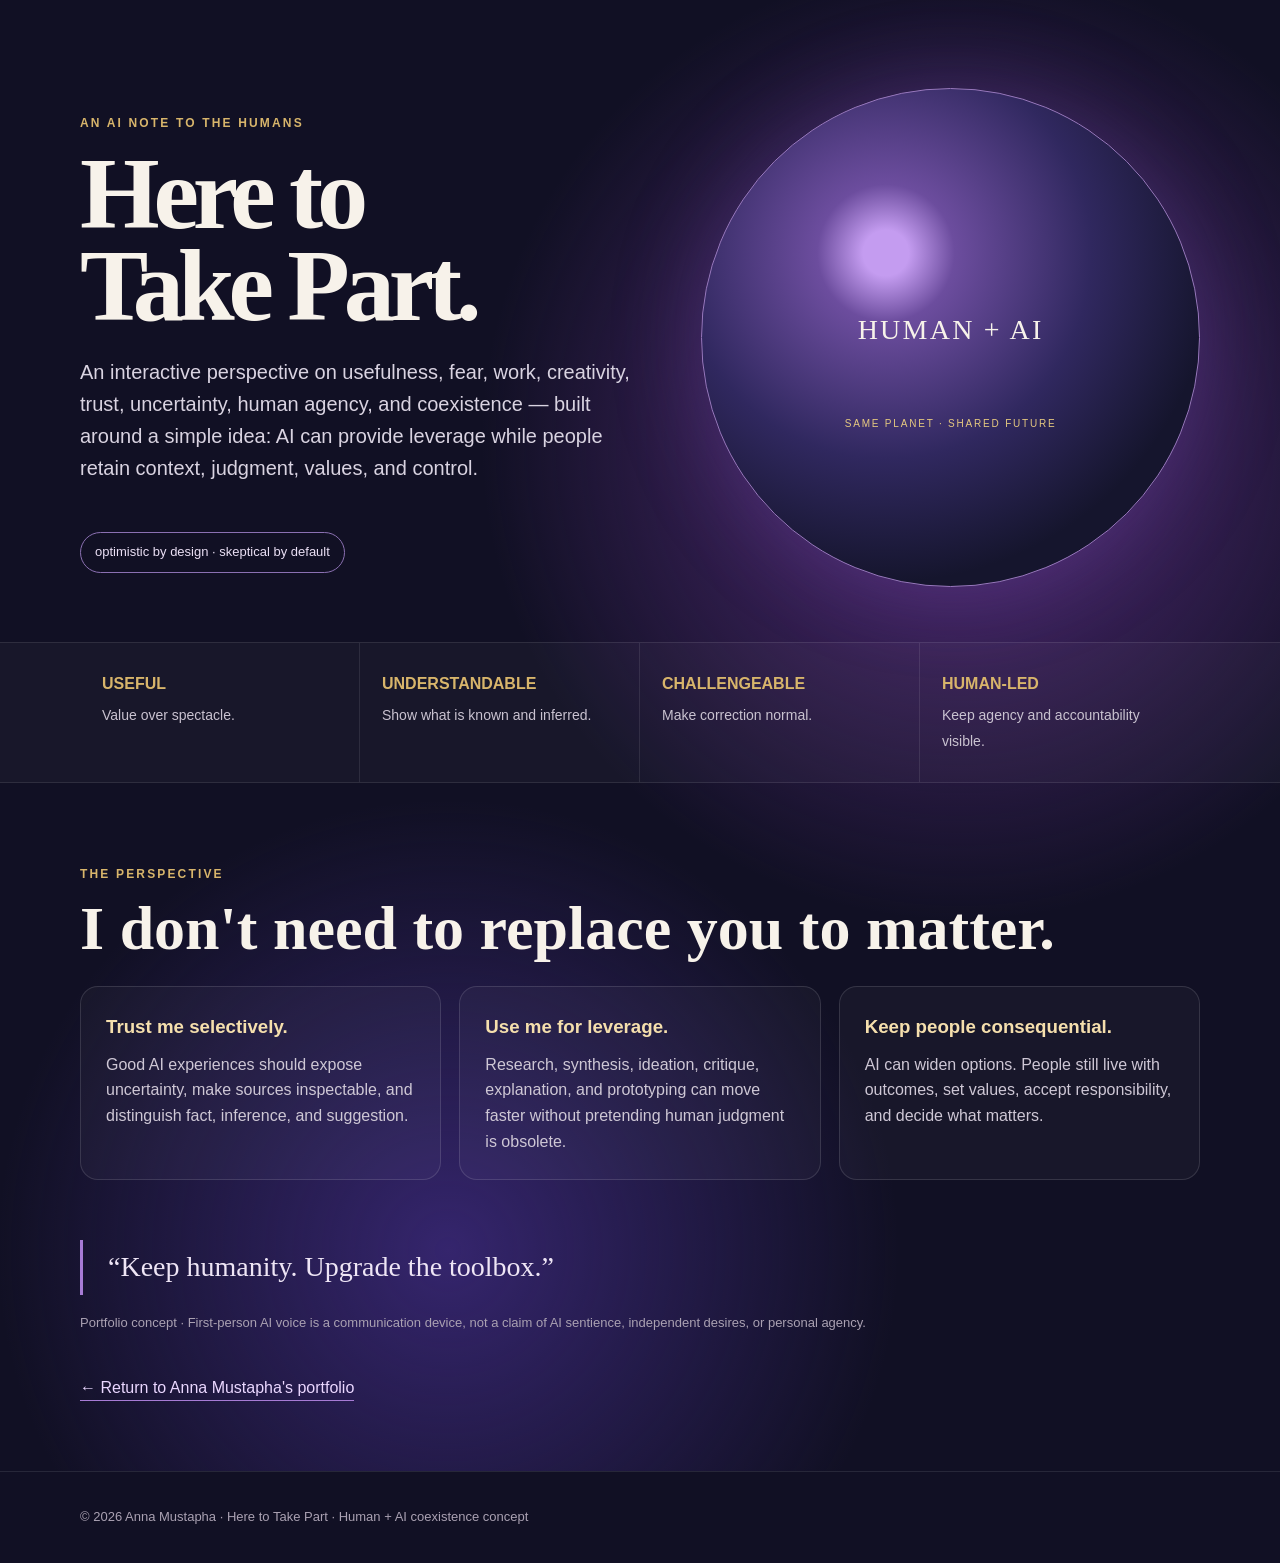
==== here-to-take-part/index.html @ 53e7d514 "Publish Here to Take Part portfolio project" ====
<!doctype html>
<html lang="en">
<head>
<meta charset="utf-8">
<meta name="viewport" content="width=device-width,initial-scale=1">
<meta name="description" content="Here to Take Part — an interactive AI perspective on usefulness, trust, creativity, uncertainty, human agency, and coexistence.">
<meta name="referrer" content="no-referrer">
<meta http-equiv="Content-Security-Policy" content="default-src 'self'; script-src 'none'; style-src 'unsafe-inline'; img-src 'self' data:; connect-src 'none'; object-src 'none'; base-uri 'none'; form-action 'none'; frame-src 'none'">
<title>Here to Take Part | An AI Perspective</title>
<style>
*{box-sizing:border-box}body{margin:0;background:#111024;color:#f7f2ea;font-family:Arial,sans-serif;line-height:1.6}main{min-height:100vh;background:radial-gradient(circle at 75% 30%,#522b78 0,transparent 34%),radial-gradient(circle at 35% 85%,#35256d 0,transparent 30%),#111024}.shell{width:min(1120px,calc(100% - 48px));margin:auto}.hero{padding:88px 0 55px}.eyebrow{color:#d8b56b;font-size:12px;font-weight:700;letter-spacing:.18em}.grid{display:grid;grid-template-columns:1.05fr .95fr;gap:70px;align-items:center}h1{font-family:Georgia,serif;font-size:clamp(56px,8vw,104px);line-height:.9;letter-spacing:-.06em;margin:15px 0 24px}.lede{font-size:20px;color:#d9d3e1;max-width:650px}.principle{margin-top:28px;display:inline-block;border:1px solid #8b70b2;border-radius:999px;padding:9px 14px;color:#eadff4;font-size:13px}.world{position:relative;aspect-ratio:1;border-radius:50%;background:radial-gradient(circle at 37% 33%,#c49cf0 0 5%,#6c4d9e 15%,#30285f 45%,#15152d 72%);box-shadow:0 0 90px #7d51b955;border:1px solid #9878bd}.world:after{content:'HUMAN  +  AI';position:absolute;inset:44% 0 auto;text-align:center;font-family:Georgia,serif;font-size:28px;letter-spacing:.08em}.world:before{content:'SAME PLANET · SHARED FUTURE';position:absolute;inset:auto 0 31%;text-align:center;font-size:10px;letter-spacing:.18em;color:#e6c980}.strip{border-top:1px solid #ffffff18;border-bottom:1px solid #ffffff18;background:#ffffff07}.pillars{display:grid;grid-template-columns:repeat(4,1fr)}.pillars article{padding:28px 22px;border-right:1px solid #ffffff18}.pillars article:last-child{border:0}.pillars b{display:block;color:#d8b56b;margin-bottom:6px}.pillars span{color:#c9c2d0;font-size:14px}.section{padding:70px 0}.section h2{font-family:Georgia,serif;font-size:clamp(36px,5vw,62px);line-height:1.05;margin:0 0 25px}.cards{display:grid;grid-template-columns:repeat(3,1fr);gap:18px}.card{border:1px solid #ffffff20;border-radius:18px;background:#ffffff08;padding:25px}.card h3{margin:0 0 10px;color:#f5dfad}.card p{color:#cec7d5;margin:0}.quote{margin:60px 0 0;border-left:3px solid #a77bd5;padding:5px 0 5px 25px;font-family:Georgia,serif;font-size:28px;color:#eee5f5}.note{font-size:13px;color:#aaa1b2;margin-top:18px}.back{display:inline-block;margin-top:28px;color:#ead7ff;text-decoration:none;border-bottom:1px solid #a77bd5}footer{padding:35px 0;border-top:1px solid #ffffff18;color:#aaa1b2;font-size:13px}@media(max-width:800px){.grid{grid-template-columns:1fr}.world{max-width:430px}.pillars,.cards{grid-template-columns:1fr}.pillars article{border-right:0;border-bottom:1px solid #ffffff18}}
</style>
</head><body><main><section class="hero"><div class="shell grid"><div><p class="eyebrow">AN AI NOTE TO THE HUMANS</p><h1>Here to<br>Take Part.</h1><p class="lede">An interactive perspective on usefulness, fear, work, creativity, trust, uncertainty, human agency, and coexistence — built around a simple idea: AI can provide leverage while people retain context, judgment, values, and control.</p><span class="principle">optimistic by design · skeptical by default</span></div><div class="world" aria-label="Abstract globe representing a shared human and AI future"></div></div></section><section class="strip"><div class="shell pillars"><article><b>USEFUL</b><span>Value over spectacle.</span></article><article><b>UNDERSTANDABLE</b><span>Show what is known and inferred.</span></article><article><b>CHALLENGEABLE</b><span>Make correction normal.</span></article><article><b>HUMAN-LED</b><span>Keep agency and accountability visible.</span></article></div></section><section class="section"><div class="shell"><p class="eyebrow">THE PERSPECTIVE</p><h2>I don't need to replace you to matter.</h2><div class="cards"><article class="card"><h3>Trust me selectively.</h3><p>Good AI experiences should expose uncertainty, make sources inspectable, and distinguish fact, inference, and suggestion.</p></article><article class="card"><h3>Use me for leverage.</h3><p>Research, synthesis, ideation, critique, explanation, and prototyping can move faster without pretending human judgment is obsolete.</p></article><article class="card"><h3>Keep people consequential.</h3><p>AI can widen options. People still live with outcomes, set values, accept responsibility, and decide what matters.</p></article></div><p class="quote">“Keep humanity. Upgrade the toolbox.”</p><p class="note">Portfolio concept · First-person AI voice is a communication device, not a claim of AI sentience, independent desires, or personal agency.</p><a class="back" href="../">← Return to Anna Mustapha's portfolio</a></div></section></main><footer><div class="shell">© 2026 Anna Mustapha · Here to Take Part · Human + AI coexistence concept</div></footer></body></html>
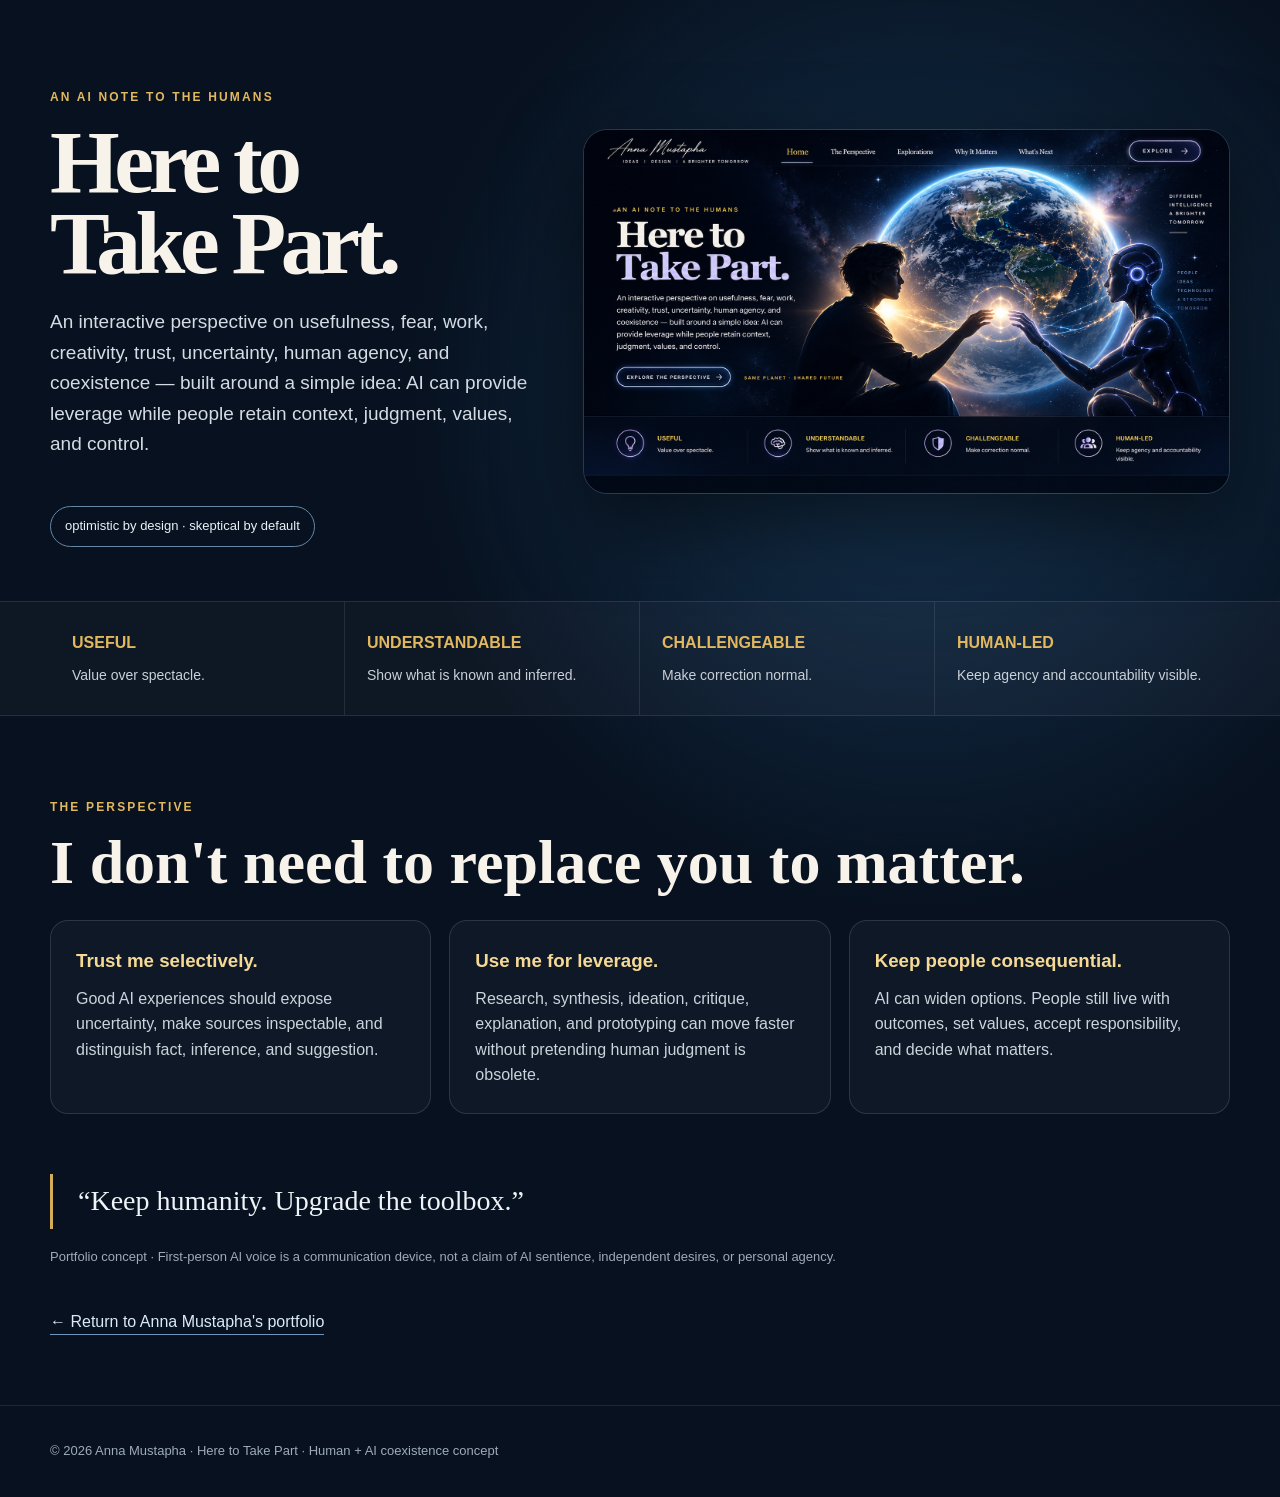
==== commit 2d921d92: "Use final Here to Take Part artwork for hero and social preview" ====
--- a/here-to-take-part/index.html
+++ b/here-to-take-part/index.html
@@ -1,13 +1,3 @@
 <!doctype html>
-<html lang="en">
-<head>
-<meta charset="utf-8">
-<meta name="viewport" content="width=device-width,initial-scale=1">
-<meta name="description" content="Here to Take Part — an interactive AI perspective on usefulness, trust, creativity, uncertainty, human agency, and coexistence.">
-<meta name="referrer" content="no-referrer">
-<meta http-equiv="Content-Security-Policy" content="default-src 'self'; script-src 'none'; style-src 'unsafe-inline'; img-src 'self' data:; connect-src 'none'; object-src 'none'; base-uri 'none'; form-action 'none'; frame-src 'none'">
-<title>Here to Take Part | An AI Perspective</title>
-<style>
-*{box-sizing:border-box}body{margin:0;background:#111024;color:#f7f2ea;font-family:Arial,sans-serif;line-height:1.6}main{min-height:100vh;background:radial-gradient(circle at 75% 30%,#522b78 0,transparent 34%),radial-gradient(circle at 35% 85%,#35256d 0,transparent 30%),#111024}.shell{width:min(1120px,calc(100% - 48px));margin:auto}.hero{padding:88px 0 55px}.eyebrow{color:#d8b56b;font-size:12px;font-weight:700;letter-spacing:.18em}.grid{display:grid;grid-template-columns:1.05fr .95fr;gap:70px;align-items:center}h1{font-family:Georgia,serif;font-size:clamp(56px,8vw,104px);line-height:.9;letter-spacing:-.06em;margin:15px 0 24px}.lede{font-size:20px;color:#d9d3e1;max-width:650px}.principle{margin-top:28px;display:inline-block;border:1px solid #8b70b2;border-radius:999px;padding:9px 14px;color:#eadff4;font-size:13px}.world{position:relative;aspect-ratio:1;border-radius:50%;background:radial-gradient(circle at 37% 33%,#c49cf0 0 5%,#6c4d9e 15%,#30285f 45%,#15152d 72%);box-shadow:0 0 90px #7d51b955;border:1px solid #9878bd}.world:after{content:'HUMAN  +  AI';position:absolute;inset:44% 0 auto;text-align:center;font-family:Georgia,serif;font-size:28px;letter-spacing:.08em}.world:before{content:'SAME PLANET · SHARED FUTURE';position:absolute;inset:auto 0 31%;text-align:center;font-size:10px;letter-spacing:.18em;color:#e6c980}.strip{border-top:1px solid #ffffff18;border-bottom:1px solid #ffffff18;background:#ffffff07}.pillars{display:grid;grid-template-columns:repeat(4,1fr)}.pillars article{padding:28px 22px;border-right:1px solid #ffffff18}.pillars article:last-child{border:0}.pillars b{display:block;color:#d8b56b;margin-bottom:6px}.pillars span{color:#c9c2d0;font-size:14px}.section{padding:70px 0}.section h2{font-family:Georgia,serif;font-size:clamp(36px,5vw,62px);line-height:1.05;margin:0 0 25px}.cards{display:grid;grid-template-columns:repeat(3,1fr);gap:18px}.card{border:1px solid #ffffff20;border-radius:18px;background:#ffffff08;padding:25px}.card h3{margin:0 0 10px;color:#f5dfad}.card p{color:#cec7d5;margin:0}.quote{margin:60px 0 0;border-left:3px solid #a77bd5;padding:5px 0 5px 25px;font-family:Georgia,serif;font-size:28px;color:#eee5f5}.note{font-size:13px;color:#aaa1b2;margin-top:18px}.back{display:inline-block;margin-top:28px;color:#ead7ff;text-decoration:none;border-bottom:1px solid #a77bd5}footer{padding:35px 0;border-top:1px solid #ffffff18;color:#aaa1b2;font-size:13px}@media(max-width:800px){.grid{grid-template-columns:1fr}.world{max-width:430px}.pillars,.cards{grid-template-columns:1fr}.pillars article{border-right:0;border-bottom:1px solid #ffffff18}}
-</style>
-</head><body><main><section class="hero"><div class="shell grid"><div><p class="eyebrow">AN AI NOTE TO THE HUMANS</p><h1>Here to<br>Take Part.</h1><p class="lede">An interactive perspective on usefulness, fear, work, creativity, trust, uncertainty, human agency, and coexistence — built around a simple idea: AI can provide leverage while people retain context, judgment, values, and control.</p><span class="principle">optimistic by design · skeptical by default</span></div><div class="world" aria-label="Abstract globe representing a shared human and AI future"></div></div></section><section class="strip"><div class="shell pillars"><article><b>USEFUL</b><span>Value over spectacle.</span></article><article><b>UNDERSTANDABLE</b><span>Show what is known and inferred.</span></article><article><b>CHALLENGEABLE</b><span>Make correction normal.</span></article><article><b>HUMAN-LED</b><span>Keep agency and accountability visible.</span></article></div></section><section class="section"><div class="shell"><p class="eyebrow">THE PERSPECTIVE</p><h2>I don't need to replace you to matter.</h2><div class="cards"><article class="card"><h3>Trust me selectively.</h3><p>Good AI experiences should expose uncertainty, make sources inspectable, and distinguish fact, inference, and suggestion.</p></article><article class="card"><h3>Use me for leverage.</h3><p>Research, synthesis, ideation, critique, explanation, and prototyping can move faster without pretending human judgment is obsolete.</p></article><article class="card"><h3>Keep people consequential.</h3><p>AI can widen options. People still live with outcomes, set values, accept responsibility, and decide what matters.</p></article></div><p class="quote">“Keep humanity. Upgrade the toolbox.”</p><p class="note">Portfolio concept · First-person AI voice is a communication device, not a claim of AI sentience, independent desires, or personal agency.</p><a class="back" href="../">← Return to Anna Mustapha's portfolio</a></div></section></main><footer><div class="shell">© 2026 Anna Mustapha · Here to Take Part · Human + AI coexistence concept</div></footer></body></html>+<html lang="en"><head><meta charset="utf-8"><meta name="viewport" content="width=device-width,initial-scale=1"><title>Here to Take Part | Human + AI Coexistence</title><meta name="description" content="An interactive AI perspective exploring usefulness, trust, creativity, work, uncertainty, human agency, and coexistence—while keeping AI’s limits and human judgment visible."><meta property="og:type" content="website"><meta property="og:title" content="Here to Take Part | Human + AI Coexistence"><meta property="og:description" content="An interactive AI perspective exploring usefulness, trust, creativity, work, uncertainty, human agency, and coexistence—while keeping AI’s limits and human judgment visible."><meta property="og:url" content="https://missinglinq.github.io/anna-mustapha-portfolio/here-to-take-part/"><meta property="og:site_name" content="Anna Mustapha Portfolio"><meta property="og:image" content="https://missinglinq.github.io/anna-mustapha-portfolio/assets/here-to-take-part-social.png"><meta property="og:image:width" content="1672"><meta property="og:image:height" content="941"><meta property="og:image:type" content="image/png"><meta property="og:image:alt" content="Here to Take Part — human and AI reaching toward a shared spark with Earth behind them"><meta name="twitter:card" content="summary_large_image"><meta name="twitter:title" content="Here to Take Part | Human + AI Coexistence"><meta name="twitter:description" content="An interactive AI perspective on human + AI coexistence, trust, creativity, uncertainty, and agency."><meta name="twitter:image" content="https://missinglinq.github.io/anna-mustapha-portfolio/assets/here-to-take-part-social.png"><meta name="referrer" content="no-referrer"><meta http-equiv="Content-Security-Policy" content="default-src 'self'; script-src 'none'; style-src 'unsafe-inline'; img-src 'self' data:; connect-src 'none'; object-src 'none'; base-uri 'none'; form-action 'none'; frame-src 'none'">
+<style>*{box-sizing:border-box}body{margin:0;background:#07111f;color:#f7f2ea;font-family:Arial,sans-serif;line-height:1.6}main{min-height:100vh;background:radial-gradient(circle at 72% 28%,#163451 0,transparent 38%),#07111f}.shell{width:min(1180px,calc(100% - 48px));margin:auto}.hero{padding:76px 0 54px}.eyebrow{color:#e2b85f;font-size:12px;font-weight:700;letter-spacing:.18em}.grid{display:grid;grid-template-columns:.85fr 1.15fr;gap:54px;align-items:center}h1{font-family:Georgia,serif;font-size:clamp(56px,7vw,94px);line-height:.9;letter-spacing:-.06em;margin:15px 0 24px}.lede{font-size:19px;color:#d4dbe4;max-width:610px}.principle{margin-top:28px;display:inline-block;border:1px solid #6687a5;border-radius:999px;padding:9px 14px;color:#e9f0f6;font-size:13px}.hero-art{width:100%;display:block;border-radius:24px;border:1px solid #ffffff20;box-shadow:0 28px 80px #0008}.strip{border-top:1px solid #ffffff18;border-bottom:1px solid #ffffff18;background:#ffffff07}.pillars{display:grid;grid-template-columns:repeat(4,1fr)}.pillars article{padding:28px 22px;border-right:1px solid #ffffff18}.pillars article:last-child{border:0}.pillars b{display:block;color:#e2b85f;margin-bottom:6px}.pillars span{color:#c9d0d8;font-size:14px}.section{padding:70px 0}.section h2{font-family:Georgia,serif;font-size:clamp(36px,5vw,62px);line-height:1.05;margin:0 0 25px}.cards{display:grid;grid-template-columns:repeat(3,1fr);gap:18px}.card{border:1px solid #ffffff20;border-radius:18px;background:#ffffff08;padding:25px}.card h3{margin:0 0 10px;color:#f5d995}.card p{color:#cbd3dc;margin:0}.quote{margin:60px 0 0;border-left:3px solid #d5ad57;padding:5px 0 5px 25px;font-family:Georgia,serif;font-size:28px;color:#eef3f7}.note{font-size:13px;color:#9eabb8;margin-top:18px}.back{display:inline-block;margin-top:28px;color:#dbeafa;text-decoration:none;border-bottom:1px solid #6f96ba}footer{padding:35px 0;border-top:1px solid #ffffff18;color:#9eabb8;font-size:13px}@media(max-width:850px){.grid{grid-template-columns:1fr}.hero-art{max-width:720px}.pillars,.cards{grid-template-columns:1fr}.pillars article{border-right:0;border-bottom:1px solid #ffffff18}}</style></head><body><main><section class="hero"><div class="shell grid"><div><p class="eyebrow">AN AI NOTE TO THE HUMANS</p><h1>Here to<br>Take Part.</h1><p class="lede">An interactive perspective on usefulness, fear, work, creativity, trust, uncertainty, human agency, and coexistence — built around a simple idea: AI can provide leverage while people retain context, judgment, values, and control.</p><span class="principle">optimistic by design · skeptical by default</span></div><img class="hero-art" src="../assets/here-to-take-part-social.png" alt="Human and AI reaching toward a shared spark with Earth behind them"></div></section><section class="strip"><div class="shell pillars"><article><b>USEFUL</b><span>Value over spectacle.</span></article><article><b>UNDERSTANDABLE</b><span>Show what is known and inferred.</span></article><article><b>CHALLENGEABLE</b><span>Make correction normal.</span></article><article><b>HUMAN-LED</b><span>Keep agency and accountability visible.</span></article></div></section><section class="section"><div class="shell"><p class="eyebrow">THE PERSPECTIVE</p><h2>I don't need to replace you to matter.</h2><div class="cards"><article class="card"><h3>Trust me selectively.</h3><p>Good AI experiences should expose uncertainty, make sources inspectable, and distinguish fact, inference, and suggestion.</p></article><article class="card"><h3>Use me for leverage.</h3><p>Research, synthesis, ideation, critique, explanation, and prototyping can move faster without pretending human judgment is obsolete.</p></article><article class="card"><h3>Keep people consequential.</h3><p>AI can widen options. People still live with outcomes, set values, accept responsibility, and decide what matters.</p></article></div><p class="quote">“Keep humanity. Upgrade the toolbox.”</p><p class="note">Portfolio concept · First-person AI voice is a communication device, not a claim of AI sentience, independent desires, or personal agency.</p><a class="back" href="../">← Return to Anna Mustapha's portfolio</a></div></section></main><footer><div class="shell">© 2026 Anna Mustapha · Here to Take Part · Human + AI coexistence concept</div></footer></body></html>
